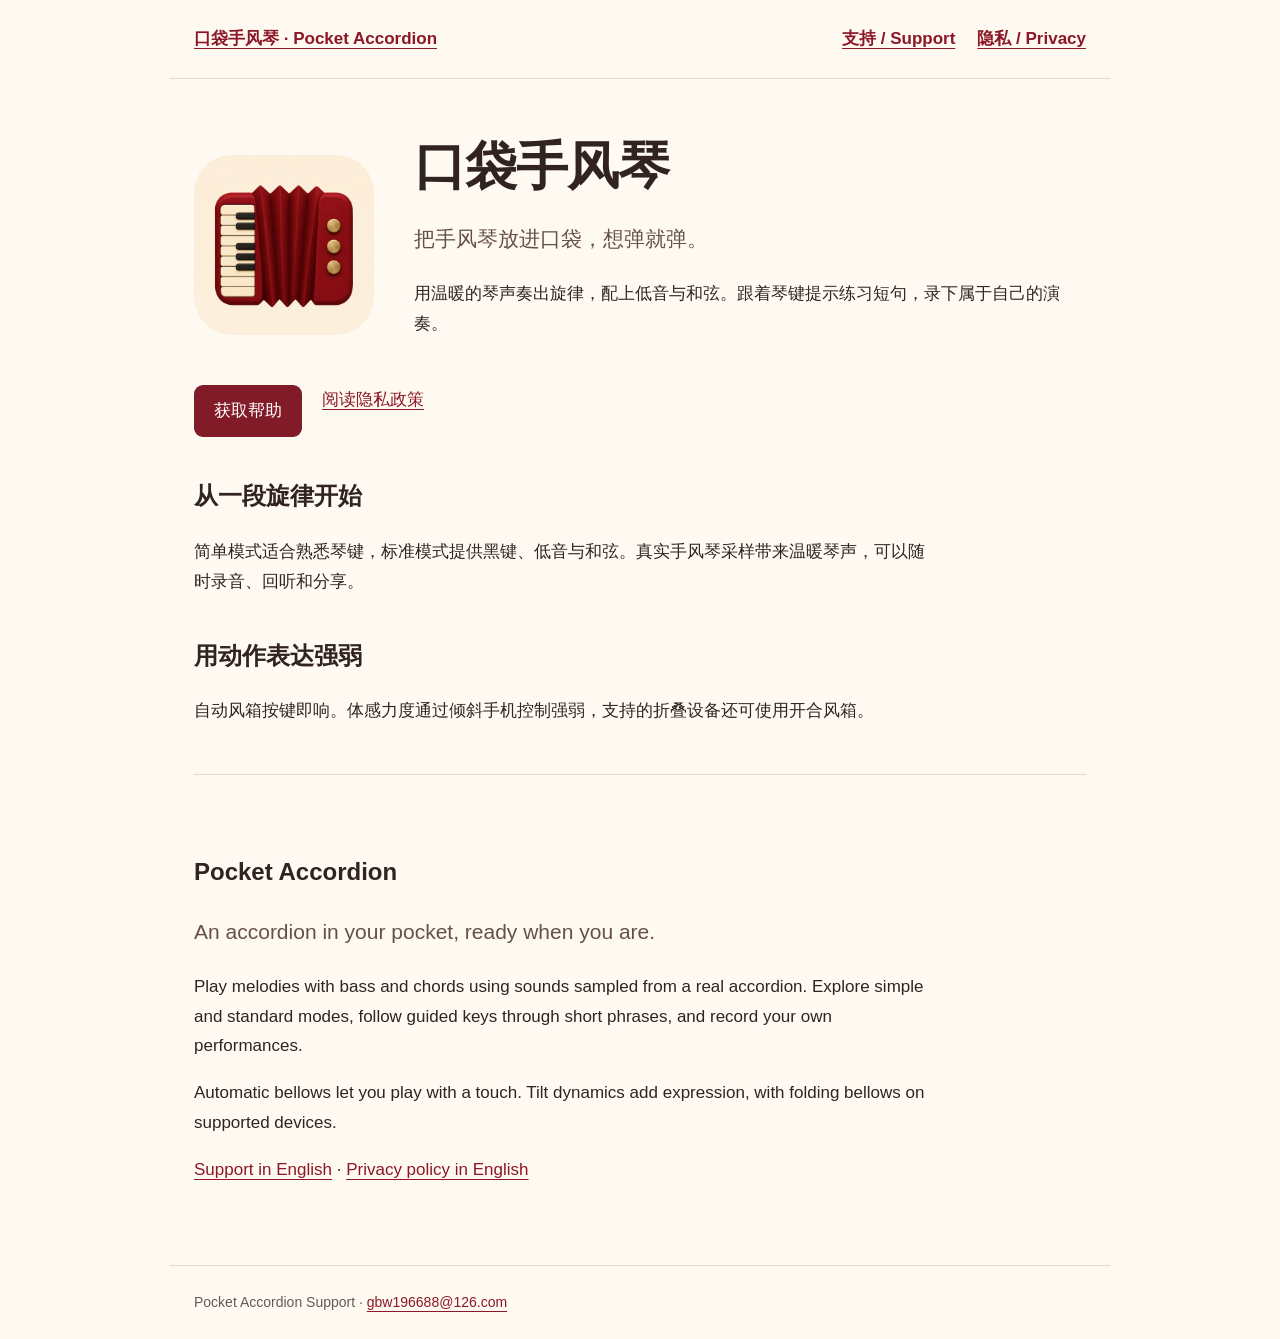
==== index.html @ f83dc395 "Add files via upload Add Pocket Accordion website, support page and privacy policy" ====
<!doctype html><html lang="zh-Hans"><head><meta charset="utf-8"><meta name="viewport" content="width=device-width,initial-scale=1"><title>口袋手风琴 · Pocket Accordion</title><meta name="description" content="口袋手风琴 Pocket Accordion — 产品介绍、技术支持与隐私政策。"><link rel="icon" href="icon.png"><link rel="stylesheet" href="style.css"></head><body><header><a href="index.html">口袋手风琴 · Pocket Accordion</a><nav aria-label="网站导航"><a href="support.html">支持 / Support</a><a href="privacy.html">隐私 / Privacy</a></nav></header><main><div class="hero"><img src="icon.png" alt="口袋手风琴应用图标" width="180" height="180"><div><h1>口袋手风琴</h1><p class="lead">把手风琴放进口袋，想弹就弹。</p><p>用温暖的琴声奏出旋律，配上低音与和弦。跟着琴键提示练习短句，录下属于自己的演奏。</p></div></div><div class="actions"><a class="button" href="support.html">获取帮助</a><a href="privacy.html">阅读隐私政策</a></div><h2>从一段旋律开始</h2><p>简单模式适合熟悉琴键，标准模式提供黑键、低音与和弦。真实手风琴采样带来温暖琴声，可以随时录音、回听和分享。</p><h2>用动作表达强弱</h2><p>自动风箱按键即响。体感力度通过倾斜手机控制强弱，支持的折叠设备还可使用开合风箱。</p><section class="en" lang="en"><h2>Pocket Accordion</h2><p class="lead">An accordion in your pocket, ready when you are.</p><p>Play melodies with bass and chords using sounds sampled from a real accordion. Explore simple and standard modes, follow guided keys through short phrases, and record your own performances.</p><p>Automatic bellows let you play with a touch. Tilt dynamics add expression, with folding bellows on supported devices.</p><p><a href="support.html#english">Support in English</a> · <a href="privacy.html#english">Privacy policy in English</a></p></section></main><footer>Pocket Accordion Support · <a href="mailto:gbw196688@126.com">gbw196688@126.com</a></footer></body></html>
---- style.css ----
*{box-sizing:border-box}body{margin:0;background:#fffaf1;color:#302322;font:17px/1.75 -apple-system,BlinkMacSystemFont,"Segoe UI",sans-serif}a{color:#8b1727;text-underline-offset:4px}header,main,footer{max-width:940px;margin:auto;padding:24px}header{display:flex;justify-content:space-between;align-items:center;border-bottom:1px solid #e6d8c8;gap:20px;flex-wrap:wrap}nav{display:flex;gap:22px}header a{font-weight:600}main{padding-top:56px;padding-bottom:64px}h1{font-size:clamp(32px,6vw,52px);line-height:1.2;letter-spacing:-1px;margin:0 0 24px}h2{font-size:24px;margin-top:38px}h3{font-size:19px}p{max-width:740px}footer{border-top:1px solid #e6d8c8;font-size:14px;color:#665856}.hero{display:flex;align-items:center;gap:40px;padding-bottom:30px}.hero img{width:180px;border-radius:38px}.lead{font-size:21px;color:#66504b}.actions{display:flex;gap:20px;flex-wrap:wrap}.button{display:inline-block;padding:11px 20px;background:#821b28;color:white;border-radius:9px;text-decoration:none}.en{border-top:1px solid #e6d8c8;margin-top:48px;padding-top:38px}details{padding:16px 0;border-bottom:1px solid #e6d8c8}summary{cursor:pointer;font-weight:600}a:focus-visible,summary:focus-visible{outline:3px solid #af7628;outline-offset:5px}@media(max-width:560px){header,main,footer{padding:20px}.hero{align-items:flex-start;flex-direction:column;gap:24px}.hero img{width:120px}main{padding-top:32px}nav{gap:16px}}
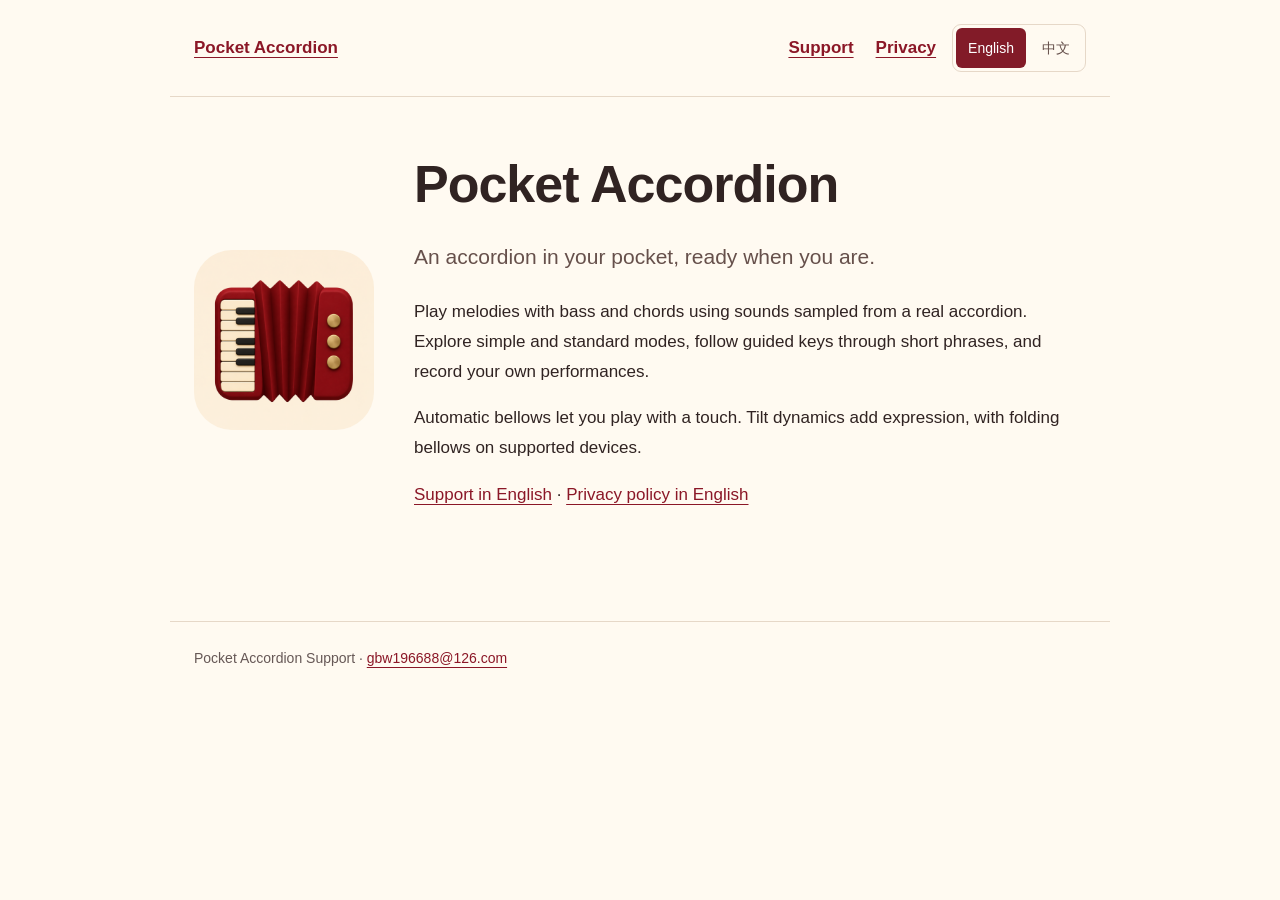
==== commit 3a587289: "Add files via upload Make English default and add Chinese language switch" ====
--- a/index.html
+++ b/index.html
@@ -1 +1 @@
-<!doctype html><html lang="zh-Hans"><head><meta charset="utf-8"><meta name="viewport" content="width=device-width,initial-scale=1"><title>口袋手风琴 · Pocket Accordion</title><meta name="description" content="口袋手风琴 Pocket Accordion — 产品介绍、技术支持与隐私政策。"><link rel="icon" href="icon.png"><link rel="stylesheet" href="style.css"></head><body><header><a href="index.html">口袋手风琴 · Pocket Accordion</a><nav aria-label="网站导航"><a href="support.html">支持 / Support</a><a href="privacy.html">隐私 / Privacy</a></nav></header><main><div class="hero"><img src="icon.png" alt="口袋手风琴应用图标" width="180" height="180"><div><h1>口袋手风琴</h1><p class="lead">把手风琴放进口袋，想弹就弹。</p><p>用温暖的琴声奏出旋律，配上低音与和弦。跟着琴键提示练习短句，录下属于自己的演奏。</p></div></div><div class="actions"><a class="button" href="support.html">获取帮助</a><a href="privacy.html">阅读隐私政策</a></div><h2>从一段旋律开始</h2><p>简单模式适合熟悉琴键，标准模式提供黑键、低音与和弦。真实手风琴采样带来温暖琴声，可以随时录音、回听和分享。</p><h2>用动作表达强弱</h2><p>自动风箱按键即响。体感力度通过倾斜手机控制强弱，支持的折叠设备还可使用开合风箱。</p><section class="en" lang="en"><h2>Pocket Accordion</h2><p class="lead">An accordion in your pocket, ready when you are.</p><p>Play melodies with bass and chords using sounds sampled from a real accordion. Explore simple and standard modes, follow guided keys through short phrases, and record your own performances.</p><p>Automatic bellows let you play with a touch. Tilt dynamics add expression, with folding bellows on supported devices.</p><p><a href="support.html#english">Support in English</a> · <a href="privacy.html#english">Privacy policy in English</a></p></section></main><footer>Pocket Accordion Support · <a href="mailto:gbw196688@126.com">gbw196688@126.com</a></footer></body></html>+<!doctype html><html lang="en"><head><meta charset="utf-8"><meta name="viewport" content="width=device-width,initial-scale=1"><title>Pocket Accordion</title><meta name="description" content="Pocket Accordion — play melodies, bass and chords. Official support and privacy policy."><link rel="icon" href="icon.png"><link rel="stylesheet" href="style.css"></head><body><header><a class="brand" href="index.html"><span data-language="en">Pocket Accordion</span><span data-language="zh" hidden>口袋手风琴</span></a><nav aria-label="Main navigation"><a href="support.html"><span data-language="en">Support</span><span data-language="zh" hidden>技术支持</span></a><a href="privacy.html"><span data-language="en">Privacy</span><span data-language="zh" hidden>隐私政策</span></a></nav><div class="language-switch" role="group" aria-label="Language"><button type="button" data-switch="en" aria-pressed="true">English</button><button type="button" data-switch="zh" aria-pressed="false" lang="zh-Hans">中文</button></div></header><main><div data-language="en" lang="en"><div class="hero"><img src="icon.png" alt="Pocket Accordion app icon" width="180" height="180"><div><h1>Pocket Accordion</h1><p class="lead">An accordion in your pocket, ready when you are.</p><p>Play melodies with bass and chords using sounds sampled from a real accordion. Explore simple and standard modes, follow guided keys through short phrases, and record your own performances.</p><p>Automatic bellows let you play with a touch. Tilt dynamics add expression, with folding bellows on supported devices.</p><p><a href="support.html">Support in English</a> · <a href="privacy.html">Privacy policy in English</a></p></div></div></div><div data-language="zh" lang="zh-Hans" hidden><div class="hero"><img src="icon.png" alt="口袋手风琴应用图标" width="180" height="180"><div><h1>口袋手风琴</h1><p class="lead">把手风琴放进口袋，想弹就弹。</p><p>用温暖的琴声奏出旋律，配上低音与和弦。跟着琴键提示练习短句，录下属于自己的演奏。</p></div></div><div class="actions"><a class="button" href="support.html">获取帮助</a><a href="privacy.html">阅读隐私政策</a></div><h2>从一段旋律开始</h2><p>简单模式适合熟悉琴键，标准模式提供黑键、低音与和弦。真实手风琴采样带来温暖琴声，可以随时录音、回听和分享。</p><h2>用动作表达强弱</h2><p>自动风箱按键即响。体感力度通过倾斜手机控制强弱，支持的折叠设备还可使用开合风箱。</p></div></main><footer>Pocket Accordion Support · <a href="mailto:gbw196688@126.com">gbw196688@126.com</a></footer><script src="language.js"></script></body></html>
--- a/style.css
+++ b/style.css
@@ -1 +1,2 @@
-*{box-sizing:border-box}body{margin:0;background:#fffaf1;color:#302322;font:17px/1.75 -apple-system,BlinkMacSystemFont,"Segoe UI",sans-serif}a{color:#8b1727;text-underline-offset:4px}header,main,footer{max-width:940px;margin:auto;padding:24px}header{display:flex;justify-content:space-between;align-items:center;border-bottom:1px solid #e6d8c8;gap:20px;flex-wrap:wrap}nav{display:flex;gap:22px}header a{font-weight:600}main{padding-top:56px;padding-bottom:64px}h1{font-size:clamp(32px,6vw,52px);line-height:1.2;letter-spacing:-1px;margin:0 0 24px}h2{font-size:24px;margin-top:38px}h3{font-size:19px}p{max-width:740px}footer{border-top:1px solid #e6d8c8;font-size:14px;color:#665856}.hero{display:flex;align-items:center;gap:40px;padding-bottom:30px}.hero img{width:180px;border-radius:38px}.lead{font-size:21px;color:#66504b}.actions{display:flex;gap:20px;flex-wrap:wrap}.button{display:inline-block;padding:11px 20px;background:#821b28;color:white;border-radius:9px;text-decoration:none}.en{border-top:1px solid #e6d8c8;margin-top:48px;padding-top:38px}details{padding:16px 0;border-bottom:1px solid #e6d8c8}summary{cursor:pointer;font-weight:600}a:focus-visible,summary:focus-visible{outline:3px solid #af7628;outline-offset:5px}@media(max-width:560px){header,main,footer{padding:20px}.hero{align-items:flex-start;flex-direction:column;gap:24px}.hero img{width:120px}main{padding-top:32px}nav{gap:16px}}+*{box-sizing:border-box}body{margin:0;background:#fffaf1;color:#302322;font:17px/1.75 -apple-system,BlinkMacSystemFont,"Segoe UI",sans-serif}a{color:#8b1727;text-underline-offset:4px}header,main,footer{max-width:940px;margin:auto;padding:24px}header{display:flex;justify-content:space-between;align-items:center;border-bottom:1px solid #e6d8c8;gap:20px;flex-wrap:wrap}nav{display:flex;gap:22px}header a{font-weight:600}main{padding-top:56px;padding-bottom:64px}h1{font-size:clamp(32px,6vw,52px);line-height:1.2;letter-spacing:-1px;margin:0 0 24px}h2{font-size:24px;margin-top:38px}h3{font-size:19px}p{max-width:740px}footer{border-top:1px solid #e6d8c8;font-size:14px;color:#665856}.hero{display:flex;align-items:center;gap:40px;padding-bottom:30px}.hero img{width:180px;border-radius:38px}.lead{font-size:21px;color:#66504b}.actions{display:flex;gap:20px;flex-wrap:wrap}.button{display:inline-block;padding:11px 20px;background:#821b28;color:white;border-radius:9px;text-decoration:none}.en{border-top:1px solid #e6d8c8;margin-top:48px;padding-top:38px}details{padding:16px 0;border-bottom:1px solid #e6d8c8}summary{cursor:pointer;font-weight:600}a:focus-visible,summary:focus-visible{outline:3px solid #af7628;outline-offset:5px}@media(max-width:560px){header,main,footer{padding:20px}.hero{align-items:flex-start;flex-direction:column;gap:24px}.hero img{width:120px}main{padding-top:32px}nav{gap:16px}}
+[hidden]{display:none!important}.language-switch{display:flex;gap:4px;border:1px solid #e6d8c8;border-radius:9px;padding:3px}.language-switch button{font:inherit;font-size:14px;min-height:40px;padding:6px 12px;border:0;background:transparent;color:#66504b;border-radius:6px;cursor:pointer}.language-switch button[aria-pressed="true"]{background:#821b28;color:#fff}.language-switch button:focus-visible{outline:3px solid #af7628;outline-offset:3px}header{gap:16px}header nav{margin-left:auto}@media(max-width:560px){header nav{margin-left:0}.language-switch{margin-left:auto}}
